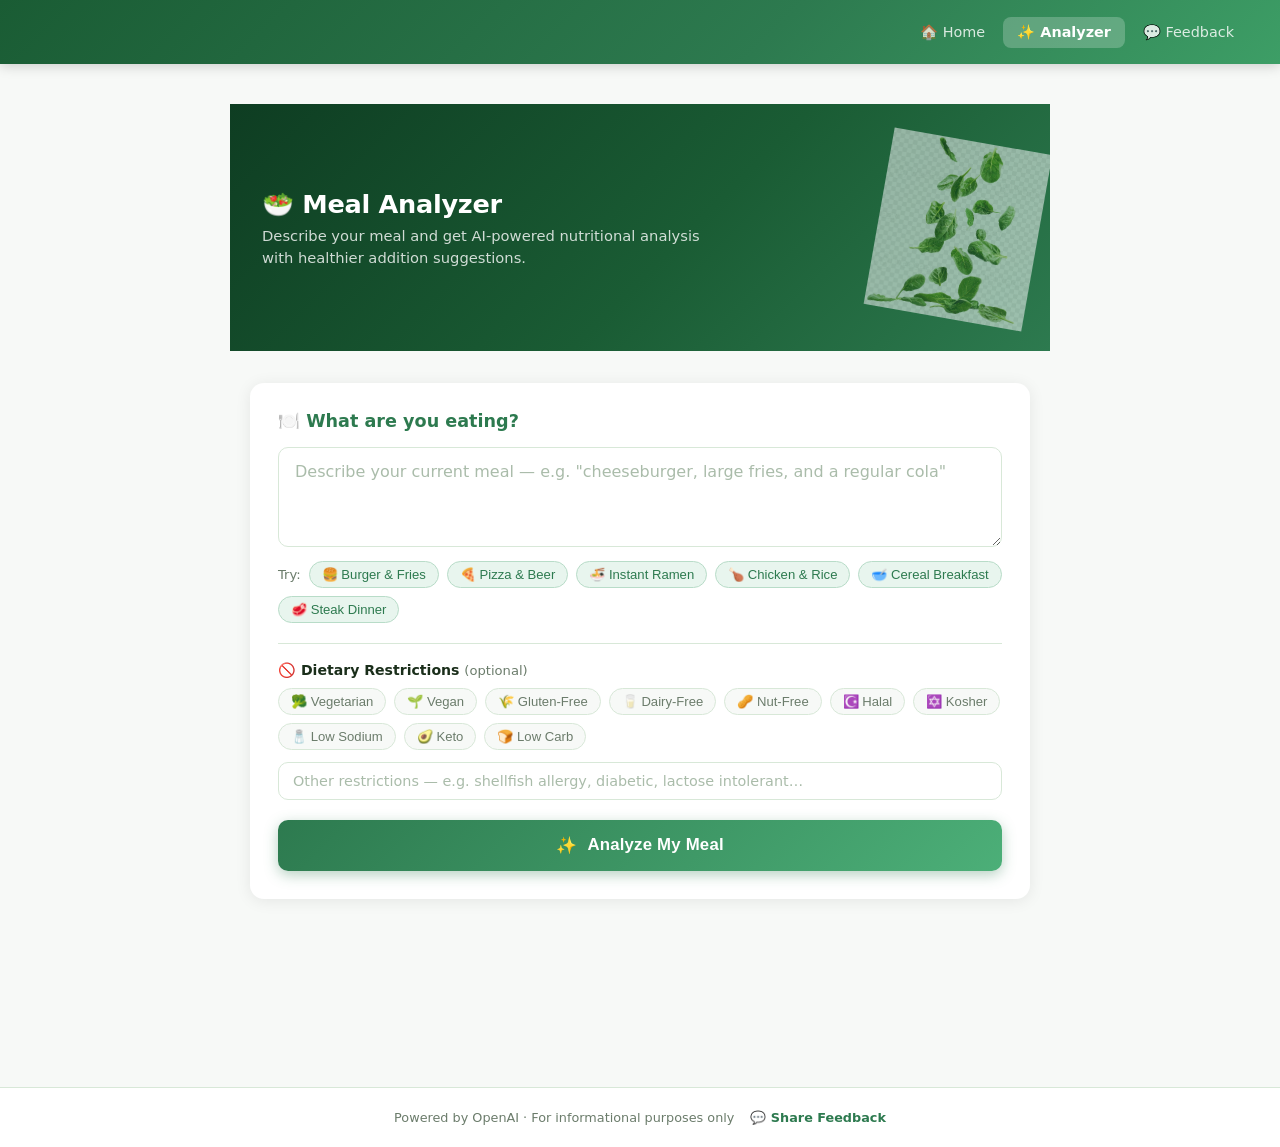
==== index.html @ 1427cf17 "Initial commit" ====
<!DOCTYPE html>
<html lang="en">
<head>
  <meta charset="UTF-8" />
  <meta name="viewport" content="width=device-width, initial-scale=1.0" />
  <title>MyMeal — AI Food Advisor</title>
  <style>
/* === shared styles === */
*, *::before, *::after { box-sizing: border-box; margin: 0; padding: 0; }

:root {
  --green:    #2d7a4f;
  --green-lt: #e8f5ee;
  --green-md: #4caf78;
  --amber:    #e07b2a;
  --amber-lt: #fff4e8;
  --red:      #d94f3d;
  --red-lt:   #fdecea;
  --bg:       #f7f9f7;
  --card:     #ffffff;
  --text:     #1a2e1a;
  --muted:    #6b7c6b;
  --border:   #d8e8d8;
  --radius:   14px;
  --shadow:   0 2px 16px rgba(0,0,0,.08);
}

body {
  font-family: "Segoe UI", system-ui, -apple-system, sans-serif;
  background: var(--bg);
  color: var(--text);
  min-height: 100vh;
  display: flex;
  flex-direction: column;
}

/* ── Header ── */
header {
  background: linear-gradient(135deg, #1a5c34 0%, #2d7a4f 60%, #3d9e66 100%);
  color: #fff;
  padding: 0 32px;
  display: flex;
  align-items: center;
  justify-content: space-between;
  height: 64px;
  box-shadow: 0 2px 12px rgba(0,0,0,.18);
  position: sticky;
  top: 0;
  z-index: 100;
}

.logo {
  display: flex;
  align-items: center;
  text-decoration: none;
}
.logo img {
  height: 44px;
  width: auto;
  /* the logo has a white background — blend it into the green header */
  mix-blend-mode: multiply;
  filter: brightness(0) invert(1);
  object-fit: contain;
}
/* fallback text shown only if image fails */
.logo-icon { display: none; }
.logo-sub  { display: none; }

/* ── Nav ── */
nav { display: flex; align-items: center; gap: 4px; }
.nav-link {
  color: rgba(255,255,255,.82);
  text-decoration: none;
  font-size: .9rem;
  font-weight: 500;
  padding: 7px 14px;
  border-radius: 8px;
  transition: background .15s, color .15s;
  display: flex;
  align-items: center;
  gap: 6px;
}
.nav-link:hover  { background: rgba(255,255,255,.15); color: #fff; }
.nav-link.active { background: rgba(255,255,255,.22); color: #fff; font-weight: 700; }

/* ── Layout ── */
main {
  max-width: 860px;
  width: 100%;
  margin: 0 auto;
  padding: 40px 20px 80px;
  flex: 1;
}

/* ── Card ── */
.card {
  background: var(--card);
  border-radius: var(--radius);
  box-shadow: var(--shadow);
  padding: 28px;
  margin-bottom: 28px;
}
.card h2 {
  font-size: 1.1rem;
  font-weight: 700;
  color: var(--green);
  margin-bottom: 16px;
  display: flex;
  align-items: center;
  gap: 8px;
}

/* ── Footer ── */
footer {
  text-align: center;
  color: var(--muted);
  font-size: .8rem;
  padding: 22px 20px;
  border-top: 1px solid var(--border);
  background: var(--card);
  display: flex;
  flex-wrap: wrap;
  align-items: center;
  justify-content: center;
  gap: 16px;
}
footer a { color: var(--green); text-decoration: none; font-weight: 600; }
footer a:hover { text-decoration: underline; }

/* === end shared === */
</style>
  <style>
    /* (API key banner removed — key lives in Vercel env vars) */

    textarea {
      width: 100%;
      border: 1.5px solid var(--border);
      border-radius: 10px;
      padding: 14px 16px;
      font-size: 1rem;
      font-family: inherit;
      resize: vertical;
      min-height: 100px;
      outline: none;
      color: var(--text);
      transition: border-color .2s;
    }
    textarea:focus { border-color: var(--green); box-shadow: 0 0 0 3px rgba(45,122,79,.12); }
    textarea::placeholder { color: #aabcaa; }

    .examples {
      margin-top: 10px;
      display: flex;
      flex-wrap: wrap;
      gap: 8px;
    }
    .example-btn {
      background: var(--green-lt);
      border: 1px solid #b8dcc8;
      color: var(--green);
      font-size: .82rem;
      font-weight: 500;
      padding: 5px 12px;
      border-radius: 20px;
      cursor: pointer;
      transition: background .15s, transform .1s;
    }
    .example-btn:hover { background: #d0eddb; transform: translateY(-1px); }

    /* ── Dietary restrictions ── */
    .diet-section {
      margin-top: 20px;
      border-top: 1.5px solid var(--border);
      padding-top: 18px;
    }
    .diet-label { font-size: .88rem; font-weight: 700; color: var(--text); margin-bottom: 10px; }
    .diet-optional { font-weight: 400; color: var(--muted); font-size: .82rem; }
    .diet-tags { display: flex; flex-wrap: wrap; gap: 8px; margin-bottom: 12px; }
    .diet-tag {
      background: var(--bg);
      border: 1.5px solid var(--border);
      color: var(--muted);
      font-size: .82rem;
      font-weight: 500;
      padding: 5px 12px;
      border-radius: 20px;
      cursor: pointer;
      transition: background .15s, border-color .15s, color .15s, transform .1s;
    }
    .diet-tag:hover { background: #e0ece5; border-color: #a8ccb8; color: var(--green); transform: translateY(-1px); }
    .diet-tag.active { background: var(--green); border-color: var(--green); color: #fff; box-shadow: 0 2px 8px rgba(45,122,79,.3); }
    #diet-custom {
      width: 100%;
      border: 1.5px solid var(--border);
      border-radius: 10px;
      padding: 10px 14px;
      font-size: .9rem;
      font-family: inherit;
      outline: none;
      color: var(--text);
      background: #fff;
      transition: border-color .2s;
    }
    #diet-custom:focus { border-color: var(--green); box-shadow: 0 0 0 3px rgba(45,122,79,.12); }
    #diet-custom::placeholder { color: #aabcaa; }

    /* ── Analyze button ── */
    .analyze-btn {
      margin-top: 20px;
      width: 100%;
      background: linear-gradient(135deg, var(--green) 0%, var(--green-md) 100%);
      color: #fff;
      border: none;
      border-radius: 10px;
      padding: 15px;
      font-size: 1.05rem;
      font-weight: 700;
      cursor: pointer;
      display: flex;
      align-items: center;
      justify-content: center;
      gap: 10px;
      letter-spacing: .2px;
      transition: opacity .2s, transform .1s, box-shadow .2s;
      box-shadow: 0 4px 14px rgba(45,122,79,.35);
    }
    .analyze-btn:hover:not(:disabled) { opacity: .92; transform: translateY(-1px); box-shadow: 0 6px 18px rgba(45,122,79,.4); }
    .analyze-btn:active:not(:disabled) { transform: translateY(0); }
    .analyze-btn:disabled { opacity: .6; cursor: not-allowed; }

    /* ── Loader ── */
    .loader { display: none; flex-direction: column; align-items: center; gap: 12px; padding: 40px; color: var(--muted); }
    .loader.visible { display: flex; }
    .spinner {
      width: 44px; height: 44px;
      border: 4px solid var(--border);
      border-top-color: var(--green);
      border-radius: 50%;
      animation: spin .9s linear infinite;
    }
    @keyframes spin { to { transform: rotate(360deg); } }

    /* ── Results ── */
    #results { display: none; }
    #results.visible { display: block; }

    .meal-header {
      display: flex;
      align-items: center;
      flex-wrap: wrap;
      gap: 10px;
      padding: 12px 20px;
      background: #eef5eb;
      border-radius: 10px;
      margin-bottom: 20px;
      font-size: .95rem;
      color: var(--green);
      font-weight: 600;
    }
    .diet-badge {
      display: inline-flex;
      align-items: center;
      gap: 5px;
      background: var(--green-lt);
      border: 1px solid #b8dcc8;
      color: var(--green);
      font-size: .78rem;
      font-weight: 600;
      padding: 3px 10px;
      border-radius: 12px;
    }

    /* Problems */
    .problems-card {
      background: var(--red-lt);
      border: 1.5px solid #f0b8b2;
      border-radius: var(--radius);
      padding: 22px 24px;
      margin-bottom: 22px;
    }
    .problems-card h3 { font-size: 1rem; font-weight: 700; color: var(--red); margin-bottom: 14px; display: flex; align-items: center; gap: 8px; }
    .problem-item { display: flex; gap: 12px; padding: 10px 0; border-bottom: 1px solid #f4ccc8; }
    .problem-item:last-child { border-bottom: none; padding-bottom: 0; }
    .problem-icon { font-size: 1.2rem; flex-shrink: 0; margin-top: 1px; }
    .problem-text strong { display: block; font-size: .92rem; color: #b03020; margin-bottom: 3px; }
    .problem-text p { font-size: .87rem; color: #7a3020; line-height: 1.45; }

    /* Additions */
    .additions-title { font-size: 1rem; font-weight: 700; color: var(--green); margin-bottom: 14px; display: flex; align-items: center; gap: 8px; }
    .additions-grid { display: grid; grid-template-columns: repeat(auto-fill, minmax(240px, 1fr)); gap: 16px; margin-bottom: 24px; }
    .addition-card {
      background: var(--card);
      border: 1.5px solid var(--border);
      border-radius: var(--radius);
      padding: 18px;
      box-shadow: 0 2px 8px rgba(0,0,0,.05);
      transition: transform .15s, box-shadow .15s;
    }
    .addition-card:hover { transform: translateY(-2px); box-shadow: 0 6px 18px rgba(0,0,0,.1); }
    .addition-header { display: flex; align-items: center; gap: 10px; margin-bottom: 10px; }
    .addition-emoji { font-size: 1.8rem; }
    .addition-name { font-size: 1rem; font-weight: 700; color: var(--text); }
    .addition-portion { font-size: .78rem; color: var(--muted); background: var(--bg); border-radius: 6px; padding: 2px 8px; display: inline-block; margin-bottom: 8px; }
    .addition-why { font-size: .87rem; color: #4a5e4a; line-height: 1.5; margin-bottom: 10px; }
    .addition-nutrients { display: flex; flex-wrap: wrap; gap: 6px; }
    .nutrient-tag { font-size: .75rem; padding: 3px 9px; border-radius: 12px; font-weight: 600; background: var(--green-lt); color: var(--green); border: 1px solid #b8dcc8; }

    /* Scores */
    .score-section { background: var(--card); border: 1.5px solid var(--border); border-radius: var(--radius); padding: 20px 24px; margin-top: 4px; }
    .score-section h3 { font-size: .95rem; font-weight: 700; color: var(--text); margin-bottom: 14px; }
    .score-row { display: flex; align-items: center; gap: 14px; margin-bottom: 10px; }
    .score-label { font-size: .85rem; width: 120px; flex-shrink: 0; color: var(--muted); }
    .score-bar-wrap { flex: 1; background: var(--bg); border-radius: 99px; height: 10px; overflow: hidden; }
    .score-bar { height: 100%; border-radius: 99px; transition: width .8s cubic-bezier(.4,0,.2,1); }

    /* Error */
    .error-box { display: none; background: #fff3f0; border: 1.5px solid #f0b0a0; border-radius: var(--radius); padding: 16px 20px; color: var(--red); font-size: .92rem; gap: 10px; align-items: flex-start; }
    .page-hero {
      background: linear-gradient(135deg, #0e3d22 0%, #1a5c34 55%, #2d7a4f 100%);
      color: #fff;
      padding: 36px 32px 32px;
      display: flex;
      align-items: center;
      justify-content: space-between;
      gap: 24px;
      overflow: hidden;
      position: relative;
    }
    .page-hero-text h1 { font-size: 1.6rem; font-weight: 800; margin-bottom: 6px; letter-spacing: -.3px; }
    .page-hero-text p  { font-size: .92rem; opacity: .8; max-width: 440px; line-height: 1.55; }
    .page-hero-img {
      width: 160px;
      opacity: .55;
      flex-shrink: 0;
      transform: rotate(10deg);
      margin-right: -20px;
      pointer-events: none;
    }
    @media (max-width: 540px) { .page-hero-img { display: none; } }
  </style>
</head>
<body>

<header>
  <a class="logo" href="intro.html">
    <img src="images/logo.jpeg" alt="MyMeal" />
  </a>
  <nav>
    <a class="nav-link" href="intro.html">🏠 Home</a>
    <a class="nav-link active" href="index.html">✨ Analyzer</a>
    <a class="nav-link" href="feedback.html">💬 Feedback</a>
  </nav>
</header>

<main>
  <!-- Page hero banner -->
  <div class="page-hero">
    <div class="page-hero-text">
      <h1>🥗 Meal Analyzer</h1>
      <p>Describe your meal and get AI-powered nutritional analysis with healthier addition suggestions.</p>
    </div>
    <img class="page-hero-img" src="images/leaves-scatter.jpeg" alt="" />
  </div>

  <div style="max-width:860px;margin:0 auto;padding:32px 20px 80px">
  <!-- API Key Section -->
  <!-- Input Card -->
  <div class="card">
    <h2>🍽️ What are you eating?</h2>
    <textarea id="meal-input" placeholder="Describe your current meal — e.g. &quot;cheeseburger, large fries, and a regular cola&quot;" rows="3"></textarea>

    <div class="examples">
      <span style="font-size:.82rem;color:var(--muted);align-self:center;">Try:</span>
      <button class="example-btn" data-meal="Double cheeseburger, large fries, and a large cola">🍔 Burger &amp; Fries</button>
      <button class="example-btn" data-meal="Pepperoni pizza (3 slices) and a beer">🍕 Pizza &amp; Beer</button>
      <button class="example-btn" data-meal="Instant ramen with an egg">🍜 Instant Ramen</button>
      <button class="example-btn" data-meal="Grilled chicken breast with white rice">🍗 Chicken &amp; Rice</button>
      <button class="example-btn" data-meal="Cereal with whole milk for breakfast">🥣 Cereal Breakfast</button>
      <button class="example-btn" data-meal="Steak, baked potato with sour cream and butter, and a glass of red wine">🥩 Steak Dinner</button>
    </div>

    <div class="diet-section">
      <div class="diet-label">🚫 Dietary Restrictions <span class="diet-optional">(optional)</span></div>
      <div class="diet-tags" id="diet-tags">
        <button class="diet-tag" data-diet="vegetarian">🥦 Vegetarian</button>
        <button class="diet-tag" data-diet="vegan">🌱 Vegan</button>
        <button class="diet-tag" data-diet="gluten-free">🌾 Gluten-Free</button>
        <button class="diet-tag" data-diet="dairy-free">🥛 Dairy-Free</button>
        <button class="diet-tag" data-diet="nut-free">🥜 Nut-Free</button>
        <button class="diet-tag" data-diet="halal">☪️ Halal</button>
        <button class="diet-tag" data-diet="kosher">✡️ Kosher</button>
        <button class="diet-tag" data-diet="low-sodium">🧂 Low Sodium</button>
        <button class="diet-tag" data-diet="keto">🥑 Keto</button>
        <button class="diet-tag" data-diet="low-carb">🍞 Low Carb</button>
      </div>
      <input id="diet-custom" type="text" placeholder="Other restrictions — e.g. shellfish allergy, diabetic, lactose intolerant…" />
    </div>

    <button class="analyze-btn" id="analyze-btn" onclick="analyzeMeal()">
      <span id="btn-icon">✨</span>
      <span id="btn-text">Analyze My Meal</span>
    </button>
  </div>

  <!-- Error -->
  <div class="error-box" id="error-box">
    <span>⚠️</span>
    <span id="error-msg">Something went wrong.</span>
  </div>

  <!-- Loader -->
  <div class="loader" id="loader">
    <div class="spinner"></div>
    <span>Analyzing your meal with AI…</span>
  </div>

  <!-- Results -->
  <div id="results">
    <div class="meal-header">
      <span>🍽️</span>
      <span>Analyzing: <em id="meal-display"></em></span>
    </div>

    <div class="problems-card">
      <h3>⚠️ Nutritional Concerns</h3>
      <div id="problems-list"></div>
    </div>

    <div class="card" style="margin-bottom:22px">
      <div class="additions-title">🌿 Healthier Additions to Balance Your Meal</div>
      <div class="additions-grid" id="additions-grid"></div>
    </div>

    <div class="score-section">
      <h3>📊 Nutritional Balance (before → after additions)</h3>
      <div id="scores-container"></div>
    </div>
  </div>
  </div><!-- /inner wrapper -->
</main>

<footer>
  <span>Powered by OpenAI · For informational purposes only</span>
  <a href="feedback.html">💬 Share Feedback</a>
</footer>

<script>
  document.querySelectorAll('.example-btn').forEach(btn => {
    btn.addEventListener('click', () => {
      document.getElementById('meal-input').value = btn.dataset.meal;
    });
  });

  document.querySelectorAll('.diet-tag').forEach(tag => {
    tag.addEventListener('click', () => tag.classList.toggle('active'));
  });

  function getDietRestrictions() {
    const selected = [...document.querySelectorAll('.diet-tag.active')].map(t => t.dataset.diet);
    const custom = document.getElementById('diet-custom').value.trim();
    if (custom) selected.push(custom);
    return selected;
  }

  function showError(msg) {
    document.getElementById('error-msg').textContent = msg;
    document.getElementById('error-box').classList.add('visible');
  }
  function hideError() {
    document.getElementById('error-box').classList.remove('visible');
  }

  async function analyzeMeal() {
    const meal = document.getElementById('meal-input').value.trim();
    const restrictions = getDietRestrictions();

    if (!meal) { showError('Please describe your meal first.'); return; }
    hideError();

    const btn = document.getElementById('analyze-btn');
    btn.disabled = true;
    document.getElementById('btn-text').textContent = 'Analyzing…';
    document.getElementById('btn-icon').textContent = '⏳';
    document.getElementById('loader').classList.add('visible');
    document.getElementById('results').classList.remove('visible');

    try {
      const res = await fetch('/api/analyze', {
        method: 'POST',
        headers: { 'Content-Type': 'application/json' },
        body: JSON.stringify({ meal, restrictions })
      });

      if (!res.ok) {
        const err = await res.json().catch(() => ({}));
        throw new Error(err?.error || `Server error ${res.status}`);
      }

      const result = await res.json();
      renderResults(meal, result, restrictions);

    } catch (err) {
      showError(err.message || 'Something went wrong. Please try again.');
    } finally {
      btn.disabled = false;
      document.getElementById('btn-text').textContent = 'Analyze My Meal';
      document.getElementById('btn-icon').textContent = '✨';
      document.getElementById('loader').classList.remove('visible');
    }
  }

  function renderResults(meal, data, restrictions) {
    document.getElementById('meal-display').textContent = meal;

    const mealHeader = document.querySelector('.meal-header');
    mealHeader.querySelectorAll('.diet-badge').forEach(b => b.remove());
    (restrictions || []).forEach(r => {
      const badge = document.createElement('span');
      badge.className = 'diet-badge';
      badge.textContent = '🚫 ' + r;
      mealHeader.appendChild(badge);
    });

    const probList = document.getElementById('problems-list');
    probList.innerHTML = '';
    (data.problems || []).forEach(p => {
      probList.insertAdjacentHTML('beforeend', `
        <div class="problem-item">
          <span class="problem-icon">${escHtml(p.icon || '⚠️')}</span>
          <div class="problem-text">
            <strong>${escHtml(p.title)}</strong>
            <p>${escHtml(p.description)}</p>
          </div>
        </div>`);
    });

    const grid = document.getElementById('additions-grid');
    grid.innerHTML = '';
    (data.additions || []).forEach(a => {
      const tags = (a.nutrients || []).map(n => `<span class="nutrient-tag">${escHtml(n)}</span>`).join('');
      grid.insertAdjacentHTML('beforeend', `
        <div class="addition-card">
          <div class="addition-header">
            <span class="addition-emoji">${escHtml(a.emoji || '🥗')}</span>
            <span class="addition-name">${escHtml(a.name)}</span>
          </div>
          <div class="addition-portion">${escHtml(a.portion)}</div>
          <div class="addition-why">${escHtml(a.why)}</div>
          <div class="addition-nutrients">${tags}</div>
        </div>`);
    });

    const cont = document.getElementById('scores-container');
    cont.innerHTML = '';
    const dims = [
      { key: 'fiber',    label: 'Fiber',    color: '#4caf78' },
      { key: 'protein',  label: 'Protein',  color: '#2d7a4f' },
      { key: 'vitamins', label: 'Vitamins', color: '#e07b2a' },
      { key: 'balance',  label: 'Balance',  color: '#3d9e66' },
    ];
    const before = data.scores?.before || {};
    const after  = data.scores?.after  || {};
    dims.forEach(d => {
      const b  = clamp(before[d.key] || 0);
      const af = clamp(after[d.key]  || 0);
      cont.insertAdjacentHTML('beforeend', `
        <div class="score-row">
          <span class="score-label">${d.label}</span>
          <div style="flex:1;display:flex;flex-direction:column;gap:4px">
            <div style="display:flex;align-items:center;gap:10px">
              <div class="score-bar-wrap" style="flex:1"><div class="score-bar" style="width:${b}%;background:#d0d8d0"></div></div>
              <span style="font-size:.75rem;color:var(--muted);width:60px">Before: ${b}%</span>
            </div>
            <div style="display:flex;align-items:center;gap:10px">
              <div class="score-bar-wrap" style="flex:1"><div class="score-bar" id="bar-${d.key}" style="width:0%;background:${d.color}"></div></div>
              <span style="font-size:.75rem;color:var(--text);font-weight:600;width:60px">After: ${af}%</span>
            </div>
          </div>
        </div>`);
      setTimeout(() => {
        const el = document.getElementById(`bar-${d.key}`);
        if (el) el.style.width = af + '%';
      }, 100);
    });

    document.getElementById('results').classList.add('visible');
    document.getElementById('results').scrollIntoView({ behavior: 'smooth', block: 'start' });
  }

  function escHtml(str) {
    return String(str)
      .replace(/&/g,'&amp;').replace(/</g,'&lt;').replace(/>/g,'&gt;')
      .replace(/"/g,'&quot;').replace(/'/g,'&#39;');
  }
  function clamp(n) { return Math.max(0, Math.min(100, Math.round(n))); }
</script>
</body>
</html>
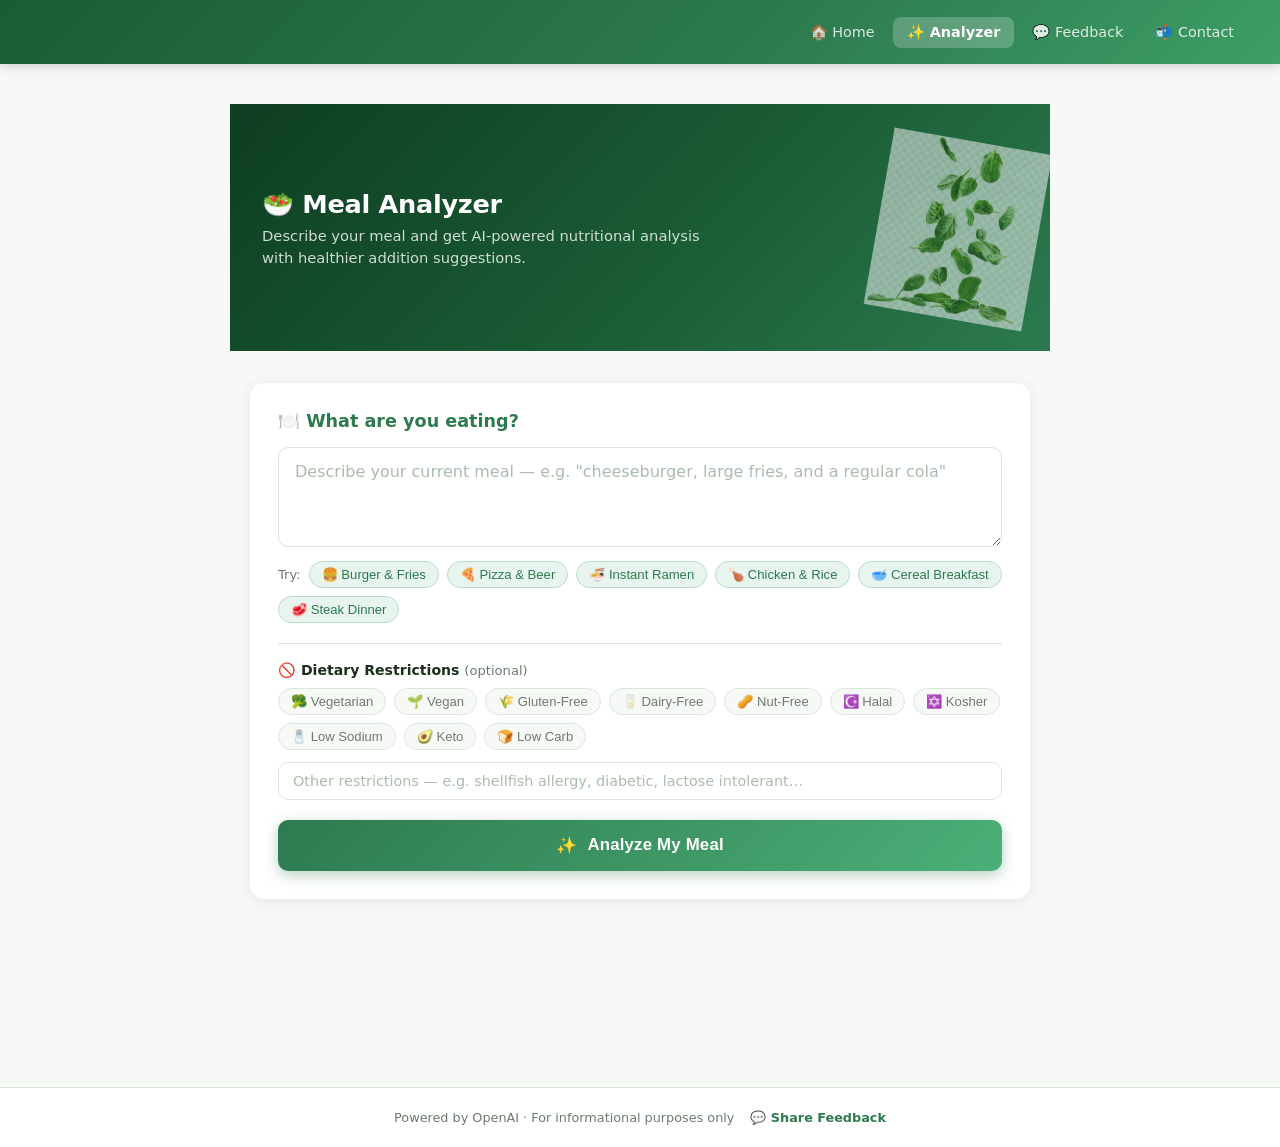
==== commit 9ef517ca: "Add Contact Us page for Esha Mehta" ====
--- a/index.html
+++ b/index.html
@@ -349,6 +349,7 @@
     <a class="nav-link" href="intro.html">🏠 Home</a>
     <a class="nav-link active" href="index.html">✨ Analyzer</a>
     <a class="nav-link" href="feedback.html">💬 Feedback</a>
+    <a class="nav-link" href="contact.html">📬 Contact</a>
   </nav>
 </header>
 
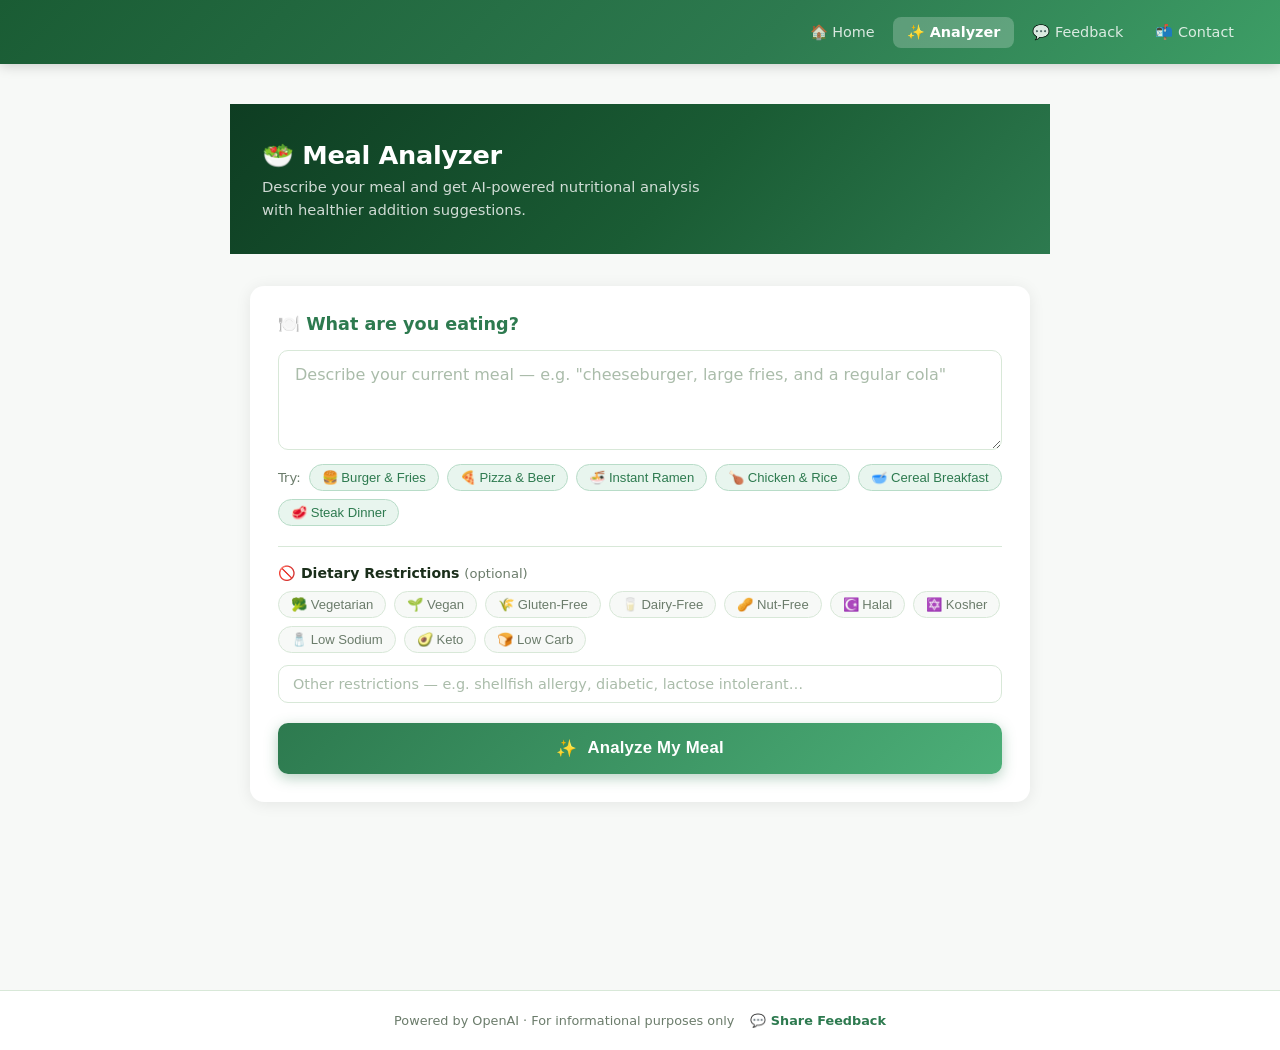
==== commit 8816db15: "Remove leaves images, project row, and fix logo on contact/analyzer pages" ====
--- a/index.html
+++ b/index.html
@@ -328,15 +328,6 @@
     }
     .page-hero-text h1 { font-size: 1.6rem; font-weight: 800; margin-bottom: 6px; letter-spacing: -.3px; }
     .page-hero-text p  { font-size: .92rem; opacity: .8; max-width: 440px; line-height: 1.55; }
-    .page-hero-img {
-      width: 160px;
-      opacity: .55;
-      flex-shrink: 0;
-      transform: rotate(10deg);
-      margin-right: -20px;
-      pointer-events: none;
-    }
-    @media (max-width: 540px) { .page-hero-img { display: none; } }
   </style>
 </head>
 <body>
@@ -360,7 +351,6 @@
       <h1>🥗 Meal Analyzer</h1>
       <p>Describe your meal and get AI-powered nutritional analysis with healthier addition suggestions.</p>
     </div>
-    <img class="page-hero-img" src="images/leaves-scatter.jpeg" alt="" />
   </div>
 
   <div style="max-width:860px;margin:0 auto;padding:32px 20px 80px">
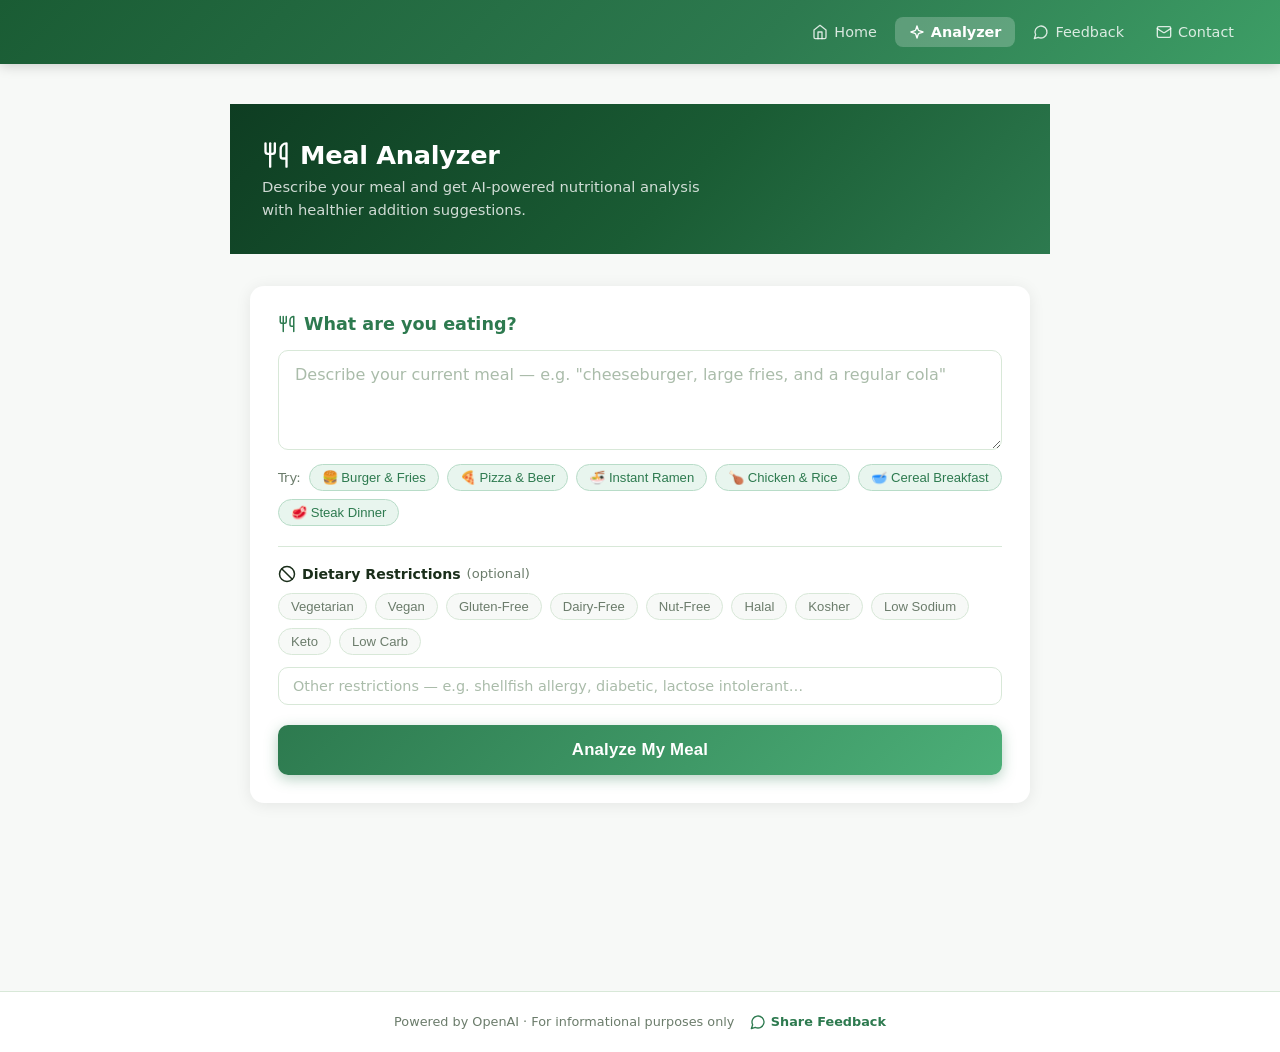
==== commit e3d09975: "Replace all emojis with Lucide SVG icons" ====
--- a/index.html
+++ b/index.html
@@ -130,6 +130,12 @@
 /* === end shared === */
 </style>
   <style>
+    /* Icon system */
+    .icon { width: 18px; height: 18px; display: inline-block; vertical-align: middle; flex-shrink: 0; }
+    .icon-lg { width: 28px; height: 28px; }
+    .icon-xl { width: 40px; height: 40px; }
+    .icon-sm { width: 16px; height: 16px; }
+
     /* (API key banner removed — key lives in Vercel env vars) */
 
     textarea {
@@ -173,7 +179,7 @@
       border-top: 1.5px solid var(--border);
       padding-top: 18px;
     }
-    .diet-label { font-size: .88rem; font-weight: 700; color: var(--text); margin-bottom: 10px; }
+    .diet-label { font-size: .88rem; font-weight: 700; color: var(--text); margin-bottom: 10px; display: flex; align-items: center; gap: 6px; }
     .diet-optional { font-weight: 400; color: var(--muted); font-size: .82rem; }
     .diet-tags { display: flex; flex-wrap: wrap; gap: 8px; margin-bottom: 12px; }
     .diet-tag {
@@ -307,7 +313,7 @@
 
     /* Scores */
     .score-section { background: var(--card); border: 1.5px solid var(--border); border-radius: var(--radius); padding: 20px 24px; margin-top: 4px; }
-    .score-section h3 { font-size: .95rem; font-weight: 700; color: var(--text); margin-bottom: 14px; }
+    .score-section h3 { font-size: .95rem; font-weight: 700; color: var(--text); margin-bottom: 14px; display: flex; align-items: center; gap: 8px; }
     .score-row { display: flex; align-items: center; gap: 14px; margin-bottom: 10px; }
     .score-label { font-size: .85rem; width: 120px; flex-shrink: 0; color: var(--muted); }
     .score-bar-wrap { flex: 1; background: var(--bg); border-radius: 99px; height: 10px; overflow: hidden; }
@@ -326,7 +332,7 @@
       overflow: hidden;
       position: relative;
     }
-    .page-hero-text h1 { font-size: 1.6rem; font-weight: 800; margin-bottom: 6px; letter-spacing: -.3px; }
+    .page-hero-text h1 { font-size: 1.6rem; font-weight: 800; margin-bottom: 6px; letter-spacing: -.3px; display: flex; align-items: center; gap: 10px; }
     .page-hero-text p  { font-size: .92rem; opacity: .8; max-width: 440px; line-height: 1.55; }
   </style>
 </head>
@@ -337,10 +343,10 @@
     <img src="images/logo.jpeg" alt="MyMeal" />
   </a>
   <nav>
-    <a class="nav-link" href="intro.html">🏠 Home</a>
-    <a class="nav-link active" href="index.html">✨ Analyzer</a>
-    <a class="nav-link" href="feedback.html">💬 Feedback</a>
-    <a class="nav-link" href="contact.html">📬 Contact</a>
+    <a class="nav-link" href="intro.html"><svg class="icon icon-sm" viewBox="0 0 24 24" fill="none" stroke="currentColor" stroke-width="2" stroke-linecap="round" stroke-linejoin="round"><path d="m3 9 9-7 9 7v11a2 2 0 0 1-2 2H5a2 2 0 0 1-2-2z"/><polyline points="9 22 9 12 15 12 15 22"/></svg> Home</a>
+    <a class="nav-link active" href="index.html"><svg class="icon icon-sm" viewBox="0 0 24 24" fill="none" stroke="currentColor" stroke-width="2" stroke-linecap="round" stroke-linejoin="round"><path d="m12 3-1.912 5.813a2 2 0 0 1-1.275 1.275L3 12l5.813 1.912a2 2 0 0 1 1.275 1.275L12 21l1.912-5.813a2 2 0 0 1 1.275-1.275L21 12l-5.813-1.912a2 2 0 0 1-1.275-1.275L12 3z"/></svg> Analyzer</a>
+    <a class="nav-link" href="feedback.html"><svg class="icon icon-sm" viewBox="0 0 24 24" fill="none" stroke="currentColor" stroke-width="2" stroke-linecap="round" stroke-linejoin="round"><path d="M7.9 20A9 9 0 1 0 4 16.1L2 22Z"/></svg> Feedback</a>
+    <a class="nav-link" href="contact.html"><svg class="icon icon-sm" viewBox="0 0 24 24" fill="none" stroke="currentColor" stroke-width="2" stroke-linecap="round" stroke-linejoin="round"><rect width="20" height="16" x="2" y="4" rx="2"/><path d="m22 7-8.97 5.7a1.94 1.94 0 0 1-2.06 0L2 7"/></svg> Contact</a>
   </nav>
 </header>
 
@@ -348,7 +354,7 @@
   <!-- Page hero banner -->
   <div class="page-hero">
     <div class="page-hero-text">
-      <h1>🥗 Meal Analyzer</h1>
+      <h1><svg class="icon" style="width:28px;height:28px" viewBox="0 0 24 24" fill="none" stroke="currentColor" stroke-width="2" stroke-linecap="round" stroke-linejoin="round"><path d="M3 2v7c0 1.1.9 2 2 2h4a2 2 0 0 0 2-2V2"/><path d="M7 2v20"/><path d="M21 15V2a5 5 0 0 0-5 5v6c0 1.1.9 2 2 2h3Zm0 0v7"/></svg> Meal Analyzer</h1>
       <p>Describe your meal and get AI-powered nutritional analysis with healthier addition suggestions.</p>
     </div>
   </div>
@@ -357,7 +363,7 @@
   <!-- API Key Section -->
   <!-- Input Card -->
   <div class="card">
-    <h2>🍽️ What are you eating?</h2>
+    <h2><svg class="icon" viewBox="0 0 24 24" fill="none" stroke="currentColor" stroke-width="2" stroke-linecap="round" stroke-linejoin="round"><path d="M3 2v7c0 1.1.9 2 2 2h4a2 2 0 0 0 2-2V2"/><path d="M7 2v20"/><path d="M21 15V2a5 5 0 0 0-5 5v6c0 1.1.9 2 2 2h3Zm0 0v7"/></svg> What are you eating?</h2>
     <textarea id="meal-input" placeholder="Describe your current meal — e.g. &quot;cheeseburger, large fries, and a regular cola&quot;" rows="3"></textarea>
 
     <div class="examples">
@@ -371,31 +377,30 @@
     </div>
 
     <div class="diet-section">
-      <div class="diet-label">🚫 Dietary Restrictions <span class="diet-optional">(optional)</span></div>
+      <div class="diet-label"><svg class="icon" viewBox="0 0 24 24" fill="none" stroke="currentColor" stroke-width="2" stroke-linecap="round" stroke-linejoin="round"><circle cx="12" cy="12" r="10"/><line x1="4.93" x2="19.07" y1="4.93" y2="19.07"/></svg> Dietary Restrictions <span class="diet-optional">(optional)</span></div>
       <div class="diet-tags" id="diet-tags">
-        <button class="diet-tag" data-diet="vegetarian">🥦 Vegetarian</button>
-        <button class="diet-tag" data-diet="vegan">🌱 Vegan</button>
-        <button class="diet-tag" data-diet="gluten-free">🌾 Gluten-Free</button>
-        <button class="diet-tag" data-diet="dairy-free">🥛 Dairy-Free</button>
-        <button class="diet-tag" data-diet="nut-free">🥜 Nut-Free</button>
-        <button class="diet-tag" data-diet="halal">☪️ Halal</button>
-        <button class="diet-tag" data-diet="kosher">✡️ Kosher</button>
-        <button class="diet-tag" data-diet="low-sodium">🧂 Low Sodium</button>
-        <button class="diet-tag" data-diet="keto">🥑 Keto</button>
-        <button class="diet-tag" data-diet="low-carb">🍞 Low Carb</button>
+        <button class="diet-tag" data-diet="vegetarian">Vegetarian</button>
+        <button class="diet-tag" data-diet="vegan">Vegan</button>
+        <button class="diet-tag" data-diet="gluten-free">Gluten-Free</button>
+        <button class="diet-tag" data-diet="dairy-free">Dairy-Free</button>
+        <button class="diet-tag" data-diet="nut-free">Nut-Free</button>
+        <button class="diet-tag" data-diet="halal">Halal</button>
+        <button class="diet-tag" data-diet="kosher">Kosher</button>
+        <button class="diet-tag" data-diet="low-sodium">Low Sodium</button>
+        <button class="diet-tag" data-diet="keto">Keto</button>
+        <button class="diet-tag" data-diet="low-carb">Low Carb</button>
       </div>
       <input id="diet-custom" type="text" placeholder="Other restrictions — e.g. shellfish allergy, diabetic, lactose intolerant…" />
     </div>
 
     <button class="analyze-btn" id="analyze-btn" onclick="analyzeMeal()">
-      <span id="btn-icon">✨</span>
       <span id="btn-text">Analyze My Meal</span>
     </button>
   </div>
 
   <!-- Error -->
   <div class="error-box" id="error-box">
-    <span>⚠️</span>
+    <svg class="icon" viewBox="0 0 24 24" fill="none" stroke="currentColor" stroke-width="2" stroke-linecap="round" stroke-linejoin="round"><path d="m21.73 18-8-14a2 2 0 0 0-3.48 0l-8 14A2 2 0 0 0 4 21h16a2 2 0 0 0 1.73-3Z"/><line x1="12" x2="12" y1="9" y2="13"/><circle cx="12" cy="17" r="1" fill="currentColor" stroke="none"/></svg>
     <span id="error-msg">Something went wrong.</span>
   </div>
 
@@ -408,22 +413,22 @@
   <!-- Results -->
   <div id="results">
     <div class="meal-header">
-      <span>🍽️</span>
+      <svg class="icon" viewBox="0 0 24 24" fill="none" stroke="currentColor" stroke-width="2" stroke-linecap="round" stroke-linejoin="round"><path d="M3 2v7c0 1.1.9 2 2 2h4a2 2 0 0 0 2-2V2"/><path d="M7 2v20"/><path d="M21 15V2a5 5 0 0 0-5 5v6c0 1.1.9 2 2 2h3Zm0 0v7"/></svg>
       <span>Analyzing: <em id="meal-display"></em></span>
     </div>
 
     <div class="problems-card">
-      <h3>⚠️ Nutritional Concerns</h3>
+      <h3><svg class="icon" viewBox="0 0 24 24" fill="none" stroke="currentColor" stroke-width="2" stroke-linecap="round" stroke-linejoin="round"><path d="m21.73 18-8-14a2 2 0 0 0-3.48 0l-8 14A2 2 0 0 0 4 21h16a2 2 0 0 0 1.73-3Z"/><line x1="12" x2="12" y1="9" y2="13"/><circle cx="12" cy="17" r="1" fill="currentColor" stroke="none"/></svg> Nutritional Concerns</h3>
       <div id="problems-list"></div>
     </div>
 
     <div class="card" style="margin-bottom:22px">
-      <div class="additions-title">🌿 Healthier Additions to Balance Your Meal</div>
+      <div class="additions-title"><svg class="icon" viewBox="0 0 24 24" fill="none" stroke="currentColor" stroke-width="2" stroke-linecap="round" stroke-linejoin="round"><path d="M11 20A7 7 0 0 1 9.8 6.1C15.5 5 17 4.48 19 2c1 2 2 4.18 2 8 0 5.5-4.78 10-10 10Z"/><path d="M2 21c0-3 1.85-5.36 5.08-6C9.5 14.52 12 13 13 12"/></svg> Healthier Additions to Balance Your Meal</div>
       <div class="additions-grid" id="additions-grid"></div>
     </div>
 
     <div class="score-section">
-      <h3>📊 Nutritional Balance (before → after additions)</h3>
+      <h3><svg class="icon" viewBox="0 0 24 24" fill="none" stroke="currentColor" stroke-width="2" stroke-linecap="round" stroke-linejoin="round"><line x1="18" x2="18" y1="20" y2="10"/><line x1="12" x2="12" y1="20" y2="4"/><line x1="6" x2="6" y1="20" y2="14"/></svg> Nutritional Balance (before → after additions)</h3>
       <div id="scores-container"></div>
     </div>
   </div>
@@ -432,7 +437,7 @@
 
 <footer>
   <span>Powered by OpenAI · For informational purposes only</span>
-  <a href="feedback.html">💬 Share Feedback</a>
+  <a href="feedback.html"><svg class="icon icon-sm" viewBox="0 0 24 24" fill="none" stroke="currentColor" stroke-width="2" stroke-linecap="round" stroke-linejoin="round"><path d="M7.9 20A9 9 0 1 0 4 16.1L2 22Z"/></svg> Share Feedback</a>
 </footer>
 
 <script>
@@ -455,10 +460,11 @@
 
   function showError(msg) {
     document.getElementById('error-msg').textContent = msg;
-    document.getElementById('error-box').classList.add('visible');
+    const box = document.getElementById('error-box');
+    box.style.display = 'flex';
   }
   function hideError() {
-    document.getElementById('error-box').classList.remove('visible');
+    document.getElementById('error-box').style.display = 'none';
   }
 
   async function analyzeMeal() {
@@ -471,7 +477,6 @@
     const btn = document.getElementById('analyze-btn');
     btn.disabled = true;
     document.getElementById('btn-text').textContent = 'Analyzing…';
-    document.getElementById('btn-icon').textContent = '⏳';
     document.getElementById('loader').classList.add('visible');
     document.getElementById('results').classList.remove('visible');
 
@@ -495,7 +500,6 @@
     } finally {
       btn.disabled = false;
       document.getElementById('btn-text').textContent = 'Analyze My Meal';
-      document.getElementById('btn-icon').textContent = '✨';
       document.getElementById('loader').classList.remove('visible');
     }
   }
@@ -508,7 +512,7 @@
     (restrictions || []).forEach(r => {
       const badge = document.createElement('span');
       badge.className = 'diet-badge';
-      badge.textContent = '🚫 ' + r;
+      badge.textContent = r;
       mealHeader.appendChild(badge);
     });
 
